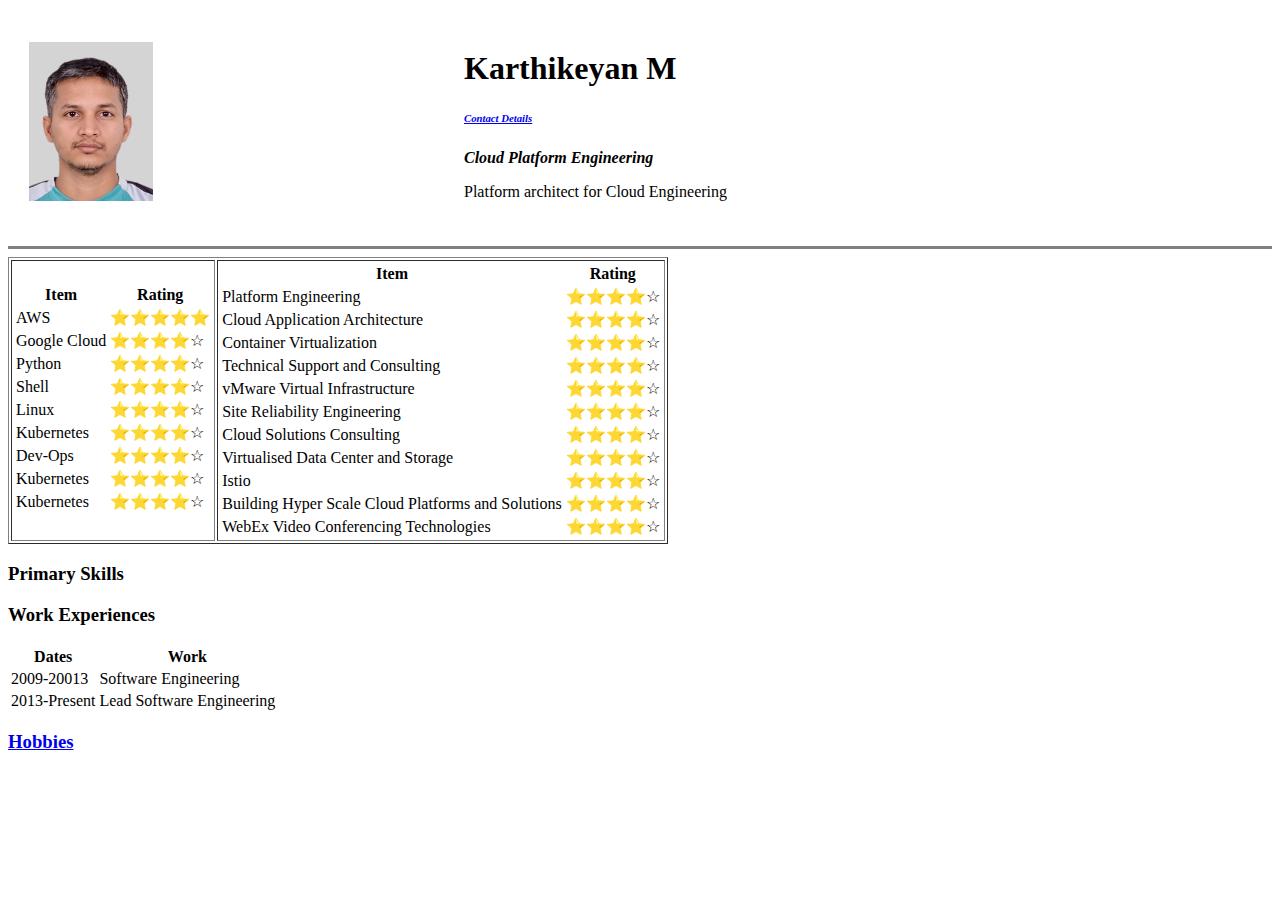
==== index.html @ 63d5184a "Add files via upload" ====
<!DOCTYPE html>
<html lang="en">

<head>
    <meta charset="UTF-8">
    <meta http-equiv="X-UA-Compatible" content="IE=edge">
    <meta name="viewport" content="width=device-width, initial-scale=1.0">
    <title>Karthik's Personal Site</title>
</head>

<body>
    <table cellspacing="20">
        <tr>
            <td>
                <img src="images/KarthikPassportSize.jpeg" alt="My passport Image" width="30% height=30%">

            </td>
            <td>
                <h1>Karthikeyan M<h6><em><a href="contacts.html">Contact Details</a></em></h6>
                </h1>
                <p> <em> <strong>Cloud Platform Engineering</strong> </em> </p>
                <p>Platform architect for Cloud Engineering</p>
            </td>
        </tr>
    </table>

    <hr size="3" noshade="">
    <table border="1">
        <tr>
            <td>
                <table>
                    <thead>
                        <tr>
                            <th>Item</th>
                            <th>Rating</th>
                        </tr>
                    </thead>
                    <tbody>
                        <tr>
                            <td>AWS</td>
                            <td>
                                ⭐️⭐️⭐️⭐️⭐️
                            </td>

                        </tr>
                        <tr>
                            <td>Google Cloud</td>
                            <td>
                                ⭐️⭐️⭐️⭐️☆
                            </td>

                        </tr>

                        <tr>
                            <td>Python</td>
                            <td>
                                ⭐️⭐️⭐️⭐️☆
                            </td>
                        </tr>
                        <tr>
                            <td>Shell</td>
                            <td>
                                ⭐️⭐️⭐️⭐️☆
                            </td>
                        </tr>
                        <tr>
                            <td>Linux</td>
                            <td>
                                ⭐️⭐️⭐️⭐️☆
                            </td>
                        </tr>
                        <tr>
                            <td>Kubernetes</td>
                            <td>
                                ⭐️⭐️⭐️⭐️☆
                            </td>
                        </tr>
                        <tr>
                            <td>Dev-Ops</td>
                            <td>
                                ⭐️⭐️⭐️⭐️☆
                            </td>
                        </tr>
                        <tr>
                            <td>Kubernetes</td>
                            <td>
                                ⭐️⭐️⭐️⭐️☆
                            </td>
                        </tr>
                        <tr>
                            <td>Kubernetes</td>
                            <td>
                                ⭐️⭐️⭐️⭐️☆
                            </td>
                        </tr>

                    </tbody>
                    <tfoot>

                    </tfoot>
                    <tr>
                        <td>

                        </td>
                    </tr>
                </table>
            </td>
            <td>
                <table>
                    <thead>
                        <tr>
                            <th>Item</th>
                            <th>Rating</th>
                        </tr>
                    </thead>
                    <tbody>
                        <tr>
                            <td>Platform Engineering</td>
                            <td>
                                ⭐️⭐️⭐️⭐️☆
                            </td>
                        </tr>
                        <tr>
                            <td>Cloud Application Architecture</td>
                            <td>
                                ⭐️⭐️⭐️⭐️☆
                            </td>
                        </tr>
                        <tr>
                            <td>Container Virtualization</td>
                            <td>
                                ⭐️⭐️⭐️⭐️☆
                            </td>
                        </tr>
                        <tr>
                            <td>Technical Support and Consulting</td>
                            <td>
                                ⭐️⭐️⭐️⭐️☆
                            </td>
                        </tr>
                        <tr>
                            <td>vMware Virtual Infrastructure</td>
                            <td>
                                ⭐️⭐️⭐️⭐️☆
                            </td>
                        </tr>
                        <tr>
                            <td>Site Reliability Engineering</td>
                            <td>
                                ⭐️⭐️⭐️⭐️☆
                            </td>
                        </tr>
                        <tr>
                            <td>Cloud Solutions Consulting</td>
                            <td>
                                ⭐️⭐️⭐️⭐️☆
                            </td>
                        </tr>
                        <tr>
                            <td>Virtualised Data Center and Storage</td>
                            <td>
                                ⭐️⭐️⭐️⭐️☆
                            </td>
                        </tr>
                        <tr>
                            <td>Istio</td>
                            <td>
                                ⭐️⭐️⭐️⭐️☆
                            </td>
                        </tr>
                        <tr>
                            <td>Building Hyper Scale Cloud Platforms and Solutions</td>
                            <td>
                                ⭐️⭐️⭐️⭐️☆
                            </td>
                        </tr>
                        <tr>
                            <td>WebEx Video Conferencing Technologies</td>
                            <td>
                                ⭐️⭐️⭐️⭐️☆
                            </td>
                        </tr>
                    </tbody>

                </table>
            </td>
        </tr>
    </table>
    <h3>Primary Skills</h3>

        <h3>Work Experiences</h3>
        <table>
            <thead>
                <tr>
                    <th>Dates</th>
                    <th>Work</th>
                </tr>
            </thead>
            <tbody>

                <tr>
                    <td>2009-20013</td>
                    <td>Software Engineering</td>
                </tr>

                <tr>
                    <td>2013-Present</td>
                    <td>Lead Software Engineering</td>
                </tr>
            </tbody>
            <tfoot>


            </tfoot>

        </table>

    <h3><a href="hobbies.html">Hobbies</a></h3>
    </ol>
</body> 

</html>
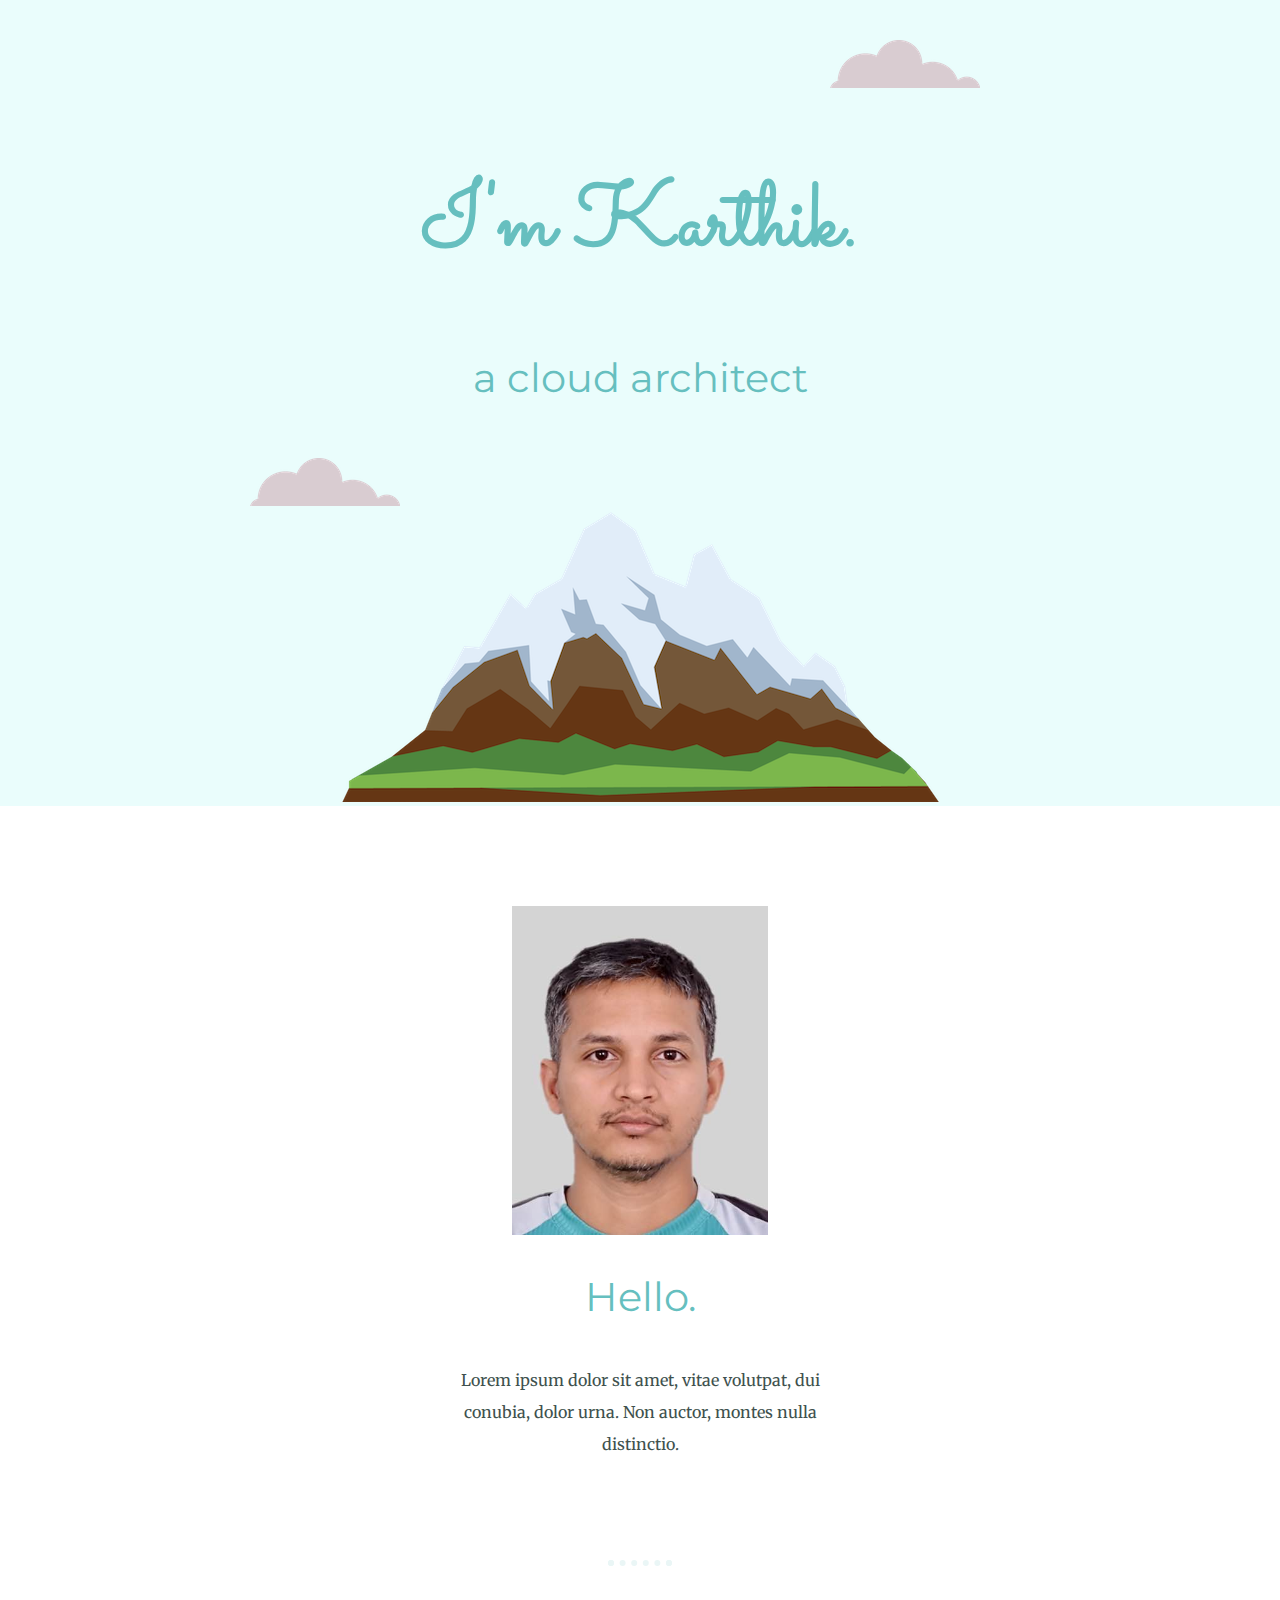
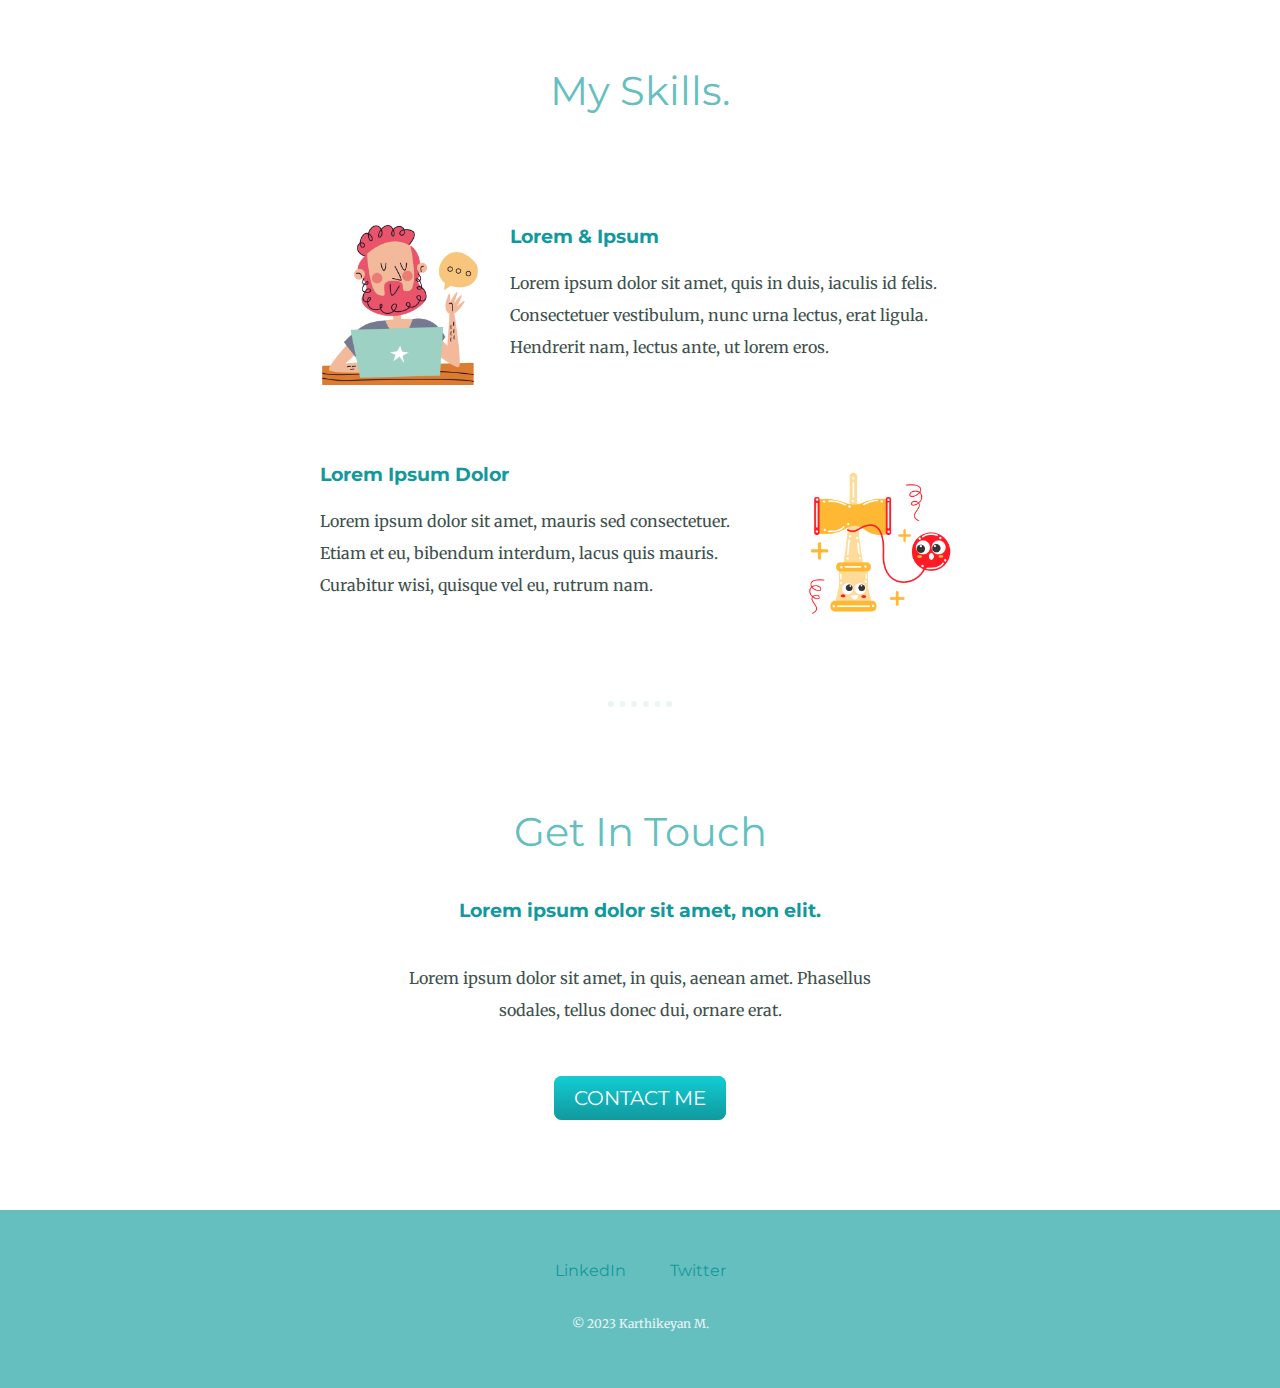
==== commit 5bbec3a8: "Updated HTML CV" ====
--- a/index.html
+++ b/index.html
@@ -5,218 +5,67 @@
     <meta charset="UTF-8">
     <meta http-equiv="X-UA-Compatible" content="IE=edge">
     <meta name="viewport" content="width=device-width, initial-scale=1.0">
-    <title>Karthik's Personal Site</title>
+    <link rel="stylesheet" type="text/css" href="css/styles.css">
+    <link rel="icon" href="favicon.ico">
+    <link rel="preconnect" href="https://fonts.googleapis.com">
+    <link rel="preconnect" href="https://fonts.gstatic.com" crossorigin>
+    <link href="https://fonts.googleapis.com/css2?family=Merriweather&family=Montserrat&family=Sacramento&display=swap"
+        rel="stylesheet">
+    <title>Karthikeyan M</title>
 </head>
 
 <body>
-    <table cellspacing="20">
-        <tr>
-            <td>
-                <img src="images/KarthikPassportSize.jpeg" alt="My passport Image" width="30% height=30%">
-
-            </td>
-            <td>
-                <h1>Karthikeyan M<h6><em><a href="contacts.html">Contact Details</a></em></h6>
-                </h1>
-                <p> <em> <strong>Cloud Platform Engineering</strong> </em> </p>
-                <p>Platform architect for Cloud Engineering</p>
-            </td>
-        </tr>
-    </table>
-
-    <hr size="3" noshade="">
-    <table border="1">
-        <tr>
-            <td>
-                <table>
-                    <thead>
-                        <tr>
-                            <th>Item</th>
-                            <th>Rating</th>
-                        </tr>
-                    </thead>
-                    <tbody>
-                        <tr>
-                            <td>AWS</td>
-                            <td>
-                                ⭐️⭐️⭐️⭐️⭐️
-                            </td>
-
-                        </tr>
-                        <tr>
-                            <td>Google Cloud</td>
-                            <td>
-                                ⭐️⭐️⭐️⭐️☆
-                            </td>
-
-                        </tr>
-
-                        <tr>
-                            <td>Python</td>
-                            <td>
-                                ⭐️⭐️⭐️⭐️☆
-                            </td>
-                        </tr>
-                        <tr>
-                            <td>Shell</td>
-                            <td>
-                                ⭐️⭐️⭐️⭐️☆
-                            </td>
-                        </tr>
-                        <tr>
-                            <td>Linux</td>
-                            <td>
-                                ⭐️⭐️⭐️⭐️☆
-                            </td>
-                        </tr>
-                        <tr>
-                            <td>Kubernetes</td>
-                            <td>
-                                ⭐️⭐️⭐️⭐️☆
-                            </td>
-                        </tr>
-                        <tr>
-                            <td>Dev-Ops</td>
-                            <td>
-                                ⭐️⭐️⭐️⭐️☆
-                            </td>
-                        </tr>
-                        <tr>
-                            <td>Kubernetes</td>
-                            <td>
-                                ⭐️⭐️⭐️⭐️☆
-                            </td>
-                        </tr>
-                        <tr>
-                            <td>Kubernetes</td>
-                            <td>
-                                ⭐️⭐️⭐️⭐️☆
-                            </td>
-                        </tr>
-
-                    </tbody>
-                    <tfoot>
-
-                    </tfoot>
-                    <tr>
-                        <td>
-
-                        </td>
-                    </tr>
-                </table>
-            </td>
-            <td>
-                <table>
-                    <thead>
-                        <tr>
-                            <th>Item</th>
-                            <th>Rating</th>
-                        </tr>
-                    </thead>
-                    <tbody>
-                        <tr>
-                            <td>Platform Engineering</td>
-                            <td>
-                                ⭐️⭐️⭐️⭐️☆
-                            </td>
-                        </tr>
-                        <tr>
-                            <td>Cloud Application Architecture</td>
-                            <td>
-                                ⭐️⭐️⭐️⭐️☆
-                            </td>
-                        </tr>
-                        <tr>
-                            <td>Container Virtualization</td>
-                            <td>
-                                ⭐️⭐️⭐️⭐️☆
-                            </td>
-                        </tr>
-                        <tr>
-                            <td>Technical Support and Consulting</td>
-                            <td>
-                                ⭐️⭐️⭐️⭐️☆
-                            </td>
-                        </tr>
-                        <tr>
-                            <td>vMware Virtual Infrastructure</td>
-                            <td>
-                                ⭐️⭐️⭐️⭐️☆
-                            </td>
-                        </tr>
-                        <tr>
-                            <td>Site Reliability Engineering</td>
-                            <td>
-                                ⭐️⭐️⭐️⭐️☆
-                            </td>
-                        </tr>
-                        <tr>
-                            <td>Cloud Solutions Consulting</td>
-                            <td>
-                                ⭐️⭐️⭐️⭐️☆
-                            </td>
-                        </tr>
-                        <tr>
-                            <td>Virtualised Data Center and Storage</td>
-                            <td>
-                                ⭐️⭐️⭐️⭐️☆
-                            </td>
-                        </tr>
-                        <tr>
-                            <td>Istio</td>
-                            <td>
-                                ⭐️⭐️⭐️⭐️☆
-                            </td>
-                        </tr>
-                        <tr>
-                            <td>Building Hyper Scale Cloud Platforms and Solutions</td>
-                            <td>
-                                ⭐️⭐️⭐️⭐️☆
-                            </td>
-                        </tr>
-                        <tr>
-                            <td>WebEx Video Conferencing Technologies</td>
-                            <td>
-                                ⭐️⭐️⭐️⭐️☆
-                            </td>
-                        </tr>
-                    </tbody>
-
-                </table>
-            </td>
-        </tr>
-    </table>
-    <h3>Primary Skills</h3>
-
-        <h3>Work Experiences</h3>
-        <table>
-            <thead>
-                <tr>
-                    <th>Dates</th>
-                    <th>Work</th>
-                </tr>
-            </thead>
-            <tbody>
-
-                <tr>
-                    <td>2009-20013</td>
-                    <td>Software Engineering</td>
-                </tr>
-
-                <tr>
-                    <td>2013-Present</td>
-                    <td>Lead Software Engineering</td>
-                </tr>
-            </tbody>
-            <tfoot>
+    <div class="top-container">
+        <img class="top-cloud" src="images/cloud.png" alt="Cloud Image">
+        <h1>I'm Karthik.</h1>
+        <h2>a cloud architect</h2>
+        <img class="bottom-cloud" src="images/cloud.png" alt="Cloud-Image">
+        <img src="images/mountain.png" alt="Mountain-Image">
+    </div>
 
 
-            </tfoot>
+    <div class="middle-container">
+        <div class="profile">
+            <img class="profile-photo" src="images/KarthikPassportSize.jpeg" alt="profile-photo">
+            <h2>Hello.</h2>
+            <p class="intro">Lorem ipsum dolor sit amet, vitae volutpat, dui conubia, dolor urna. Non auctor, montes
+                nulla distinctio.
+            </p>
+        </div>
+        <hr>
+        <div class="skills">
+            <h2>My Skills.</h2>
+            <div class="skill-row">
+                <img class="skill1" src="images/myicon.png" alt="">
+                <h3 class="skill-desc">Lorem & Ipsum</h3>
+                <p class="skill-desc">Lorem ipsum dolor sit amet, quis in duis, iaculis id felis. Consectetuer
+                    vestibulum, nunc urna
+                    lectus, erat ligula. Hendrerit nam, lectus ante, ut lorem eros.</p>
+            </div>
+            <div class="skill-row">
+                <img class="skill2" src="images/skills2.png" alt="">
+                <h3 class="skill-desc">Lorem Ipsum Dolor</h3>
+                <p class="skill-desc">Lorem ipsum dolor sit amet, mauris sed consectetuer. Etiam et eu, bibendum
+                    interdum, lacus quis
+                    mauris. Curabitur wisi, quisque vel eu, rutrum nam.</p>
+            </div>
+        </div>
+        <hr>
+        <div class="contact-me">
+            <h2>Get In Touch</h2>
+            <h3>Lorem ipsum dolor sit amet, non elit.</h3>
+            <p class="contact-message">Lorem ipsum dolor sit amet, in quis, aenean amet. Phasellus sodales, tellus donec dui, ornare erat.</p>
+            <a class="btn" href="mailto:karthichu@gmail.com">CONTACT ME</a>
+        </div>
+    </div>
 
-        </table>
+    <div class="bottom-container">
+        <a class="footer-link" href="linkedin.com/in/karthikeyan-m-2473008">LinkedIn</a>
+        <a class="footer-link" href="https://twitter.com/karthichu">Twitter</a>
+        <p class="copyright">© 2023 Karthikeyan M.</p>
+    </div>
 
-    <h3><a href="hobbies.html">Hobbies</a></h3>
-    </ol>
-</body> 
+    </div>
+</body>
 
-</html> +</html>--- a/css/styles.css
+++ b/css/styles.css
@@ -0,0 +1,162 @@
+/* body{
+    background-color: blue;
+} */
+
+
+
+body {
+    /* display: block; */
+    margin: 0;
+    text-align: center;
+    font-family: 'Merriweather', serif;
+    color: #40514E;
+
+}
+.contact-message{
+    width: 40%;
+    margin: 40px auto 60px;
+}
+
+/* div {
+    background-color: #EAFDFC;
+    padding: 20px;
+} */
+
+h1 {
+    margin-top: 50px auto 0 auto;
+    font-family: 'Sacramento', cursive;
+    font-size: 5.625rem;
+    color: #66BFBF;
+    /* line-height: 2; */
+    /* width: 10%; */
+    /* margin: 0 auto 0 auto; */
+}
+
+hr {
+    border: dotted #EAF6F6 6px;
+    border-bottom: none;
+    width: 4%;
+    margin: 100px auto;
+}
+
+h2 {
+    font-family: 'Montserrat', sans-serif;
+    font-size: 2.5rem;
+    color: #66BFBF;
+    font-weight: normal;
+    padding-bottom: 10px;
+
+}
+
+h3 {
+    font-family: 'Montserrat', sans-serif;
+    color: #11999E;
+}
+
+a {
+    color: #11999E;
+    font-family: 'Montserrat', sans-serif;
+    margin: 10px 20px;
+    text-decoration: none;
+}
+a:hover{
+    color: #EAF6F6;
+}
+
+p {
+    line-height: 2;
+
+}
+
+.copyright{
+    color: #EAF6F6;
+    font-size: 0.75rem;
+    padding: 20px 0px;
+}
+
+.profile-photo {
+    width: 20%;
+}
+
+.top-container {
+    background-color: #EAFDFC;
+    /* height: 200px;
+    width: 200px; */
+    padding-top: 100px;
+    position: relative;
+}
+
+.middle-container {
+    margin: 100px 0;
+}
+
+.bottom-container {
+    background-color: #66BFBF;
+    padding: 50px 0 20px;
+}
+
+.bottom-cloud {
+    position: absolute;
+    left: 250px;
+    bottom: 300px;
+}
+
+.top-cloud {
+    position: absolute;
+    right: 300px;
+    top: 40px;
+}
+
+.skill-row {
+    width: 50%;
+    margin: 100px auto 100px auto;
+    text-align: left;
+}
+
+.pro {
+    text-decoration: underline;
+}
+
+.intro {
+    width: 30%;
+    margin: auto;
+}
+
+.skill1 {
+    width: 25%;
+    float: left;
+    margin-right: 30px;
+}
+
+.skill2 {
+    width: 25%;
+    float: right;
+    margin-left: 30px;
+}
+
+.btn {
+    background: #11cdd4;
+    background-image: -webkit-linear-gradient(top, #11cdd4, #11999e);
+    background-image: -moz-linear-gradient(top, #11cdd4, #11999e);
+    background-image: -ms-linear-gradient(top, #11cdd4, #11999e);
+    background-image: -o-linear-gradient(top, #11cdd4, #11999e);
+    background-image: linear-gradient(to bottom, #11cdd4, #11999e);
+    -webkit-border-radius: 8;
+    -moz-border-radius: 8;
+    border-radius: 8px;
+    font-family: 'Montserrat', sans-serif;
+    color: #ffffff;
+    font-size: 20px;
+    padding: 10px 20px 10px 20px;
+    text-decoration: none;
+  }
+  
+  .btn:hover {
+    background: #30e3cb;
+    background-image: -webkit-linear-gradient(top, #30e3cb, #2bc4ad);
+    background-image: -moz-linear-gradient(top, #30e3cb, #2bc4ad);
+    background-image: -ms-linear-gradient(top, #30e3cb, #2bc4ad);
+    background-image: -o-linear-gradient(top, #30e3cb, #2bc4ad);
+    background-image: linear-gradient(to bottom, #30e3cb, #2bc4ad);
+    text-decoration: none;
+  }